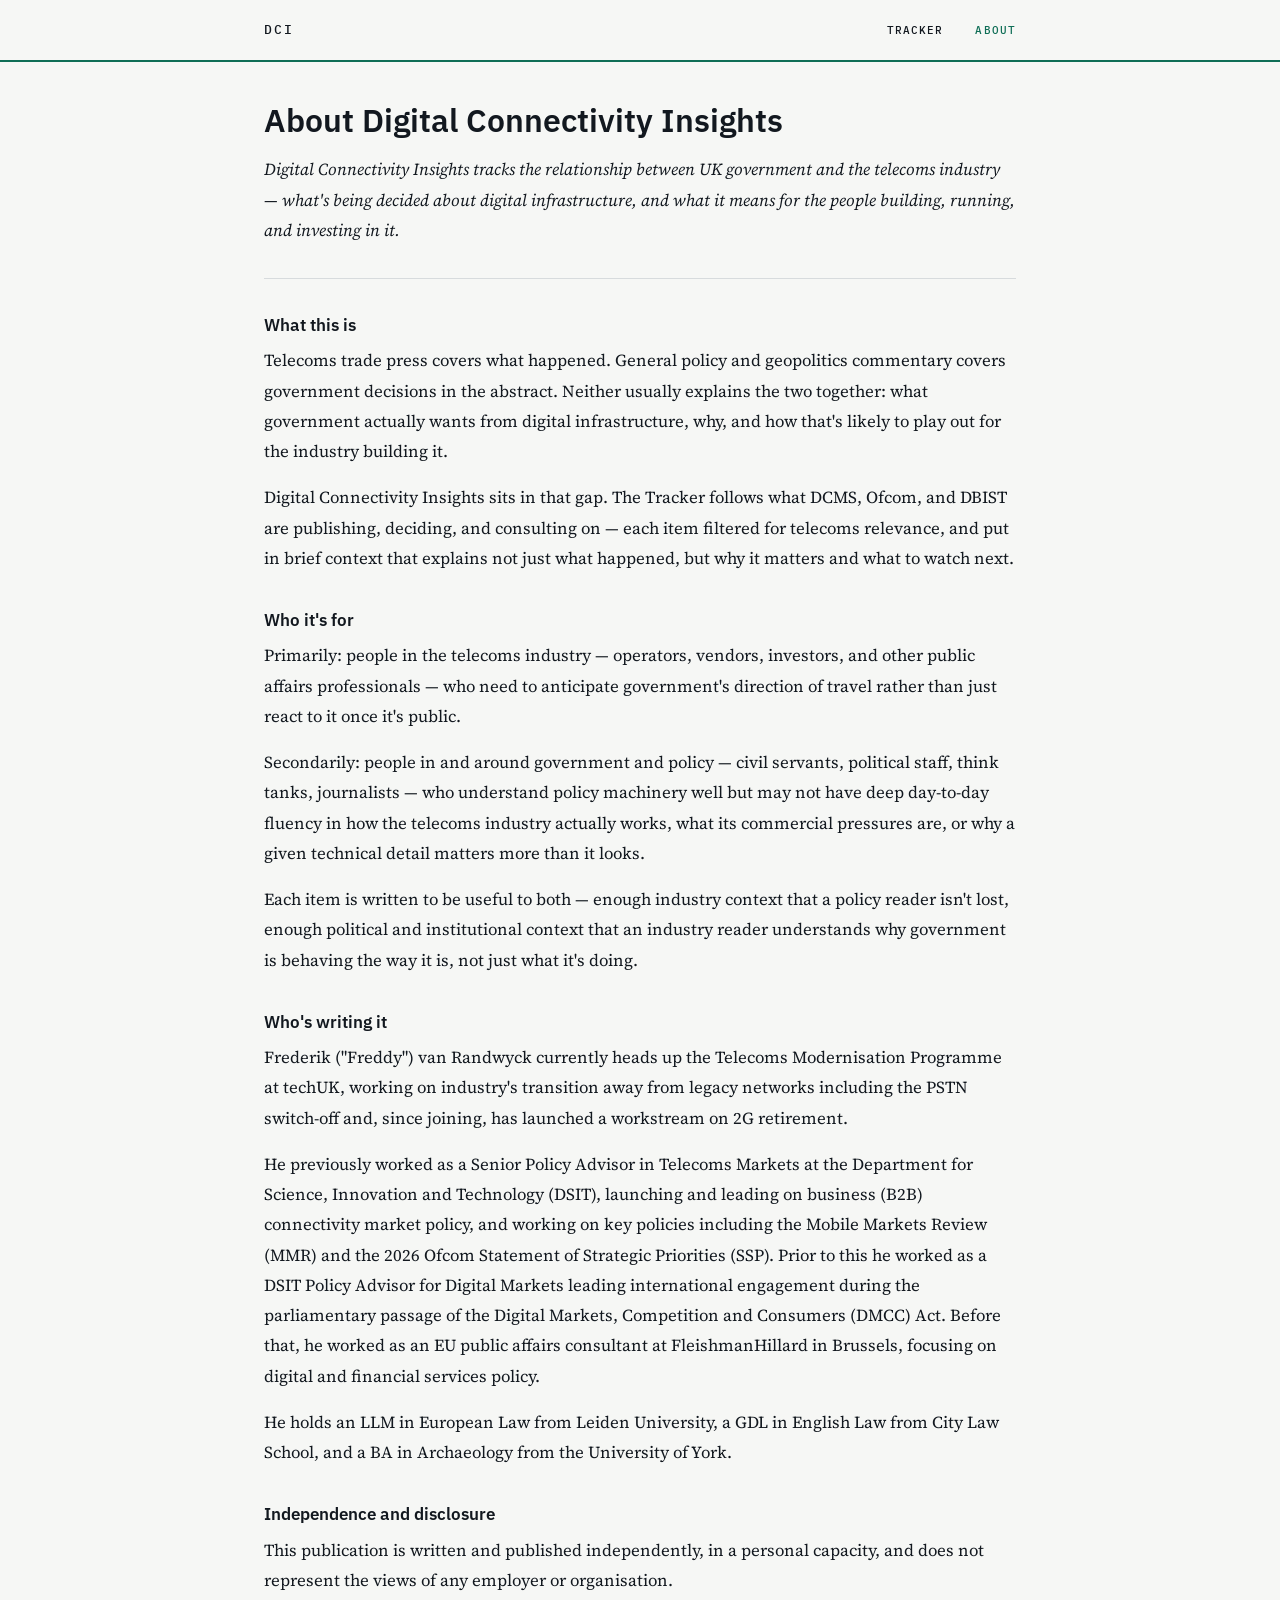
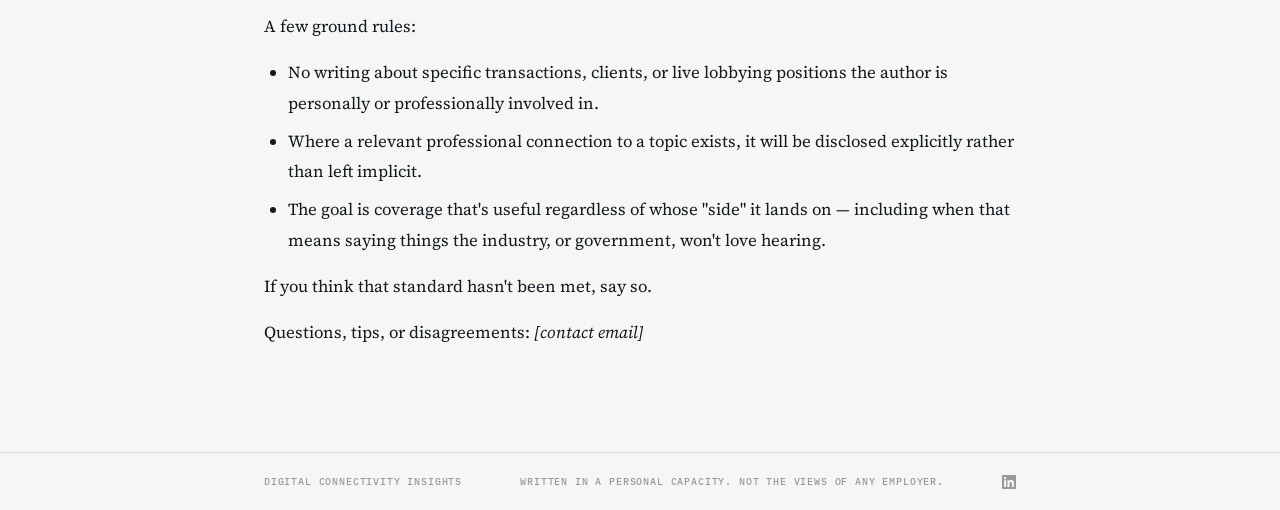
==== about.html @ 65588017 "Add bio to About page; reorder homepage intro paragraph Replaces the generic 'Who's writing it' plac" ====
<!DOCTYPE html>
<html lang="en">
<head>
  <meta charset="UTF-8">
  <meta name="viewport" content="width=device-width, initial-scale=1.0">
  <title>About — Digital Connectivity Insights</title>
  <link rel="preconnect" href="https://fonts.googleapis.com">
  <link rel="preconnect" href="https://fonts.gstatic.com" crossorigin>
  <link href="https://fonts.googleapis.com/css2?family=IBM+Plex+Mono:wght@500&family=IBM+Plex+Sans:wght@400;600&family=Source+Serif+4:ital,wght@0,400;1,400&display=swap" rel="stylesheet">
  <link rel="stylesheet" href="css/style.css">
</head>
<body>

  <nav>
    <div class="nav-inner">
      <a href="index.html" class="site-name">DCI</a>
      <a href="tracker.html">Tracker</a>
      <a href="about.html" class="active">About</a>
    </div>
  </nav>

  <main class="about-content">
    <h1>About Digital Connectivity Insights</h1>

    <p><em>Digital Connectivity Insights tracks the relationship between UK government and the telecoms industry — what's being decided about digital infrastructure, and what it means for the people building, running, and investing in it.</em></p>

    <hr>

    <h2>What this is</h2>

    <p>Telecoms trade press covers what happened. General policy and geopolitics commentary covers government decisions in the abstract. Neither usually explains the two together: what government actually wants from digital infrastructure, why, and how that's likely to play out for the industry building it.</p>

    <p>Digital Connectivity Insights sits in that gap. The Tracker follows what DCMS, Ofcom, and DBIST are publishing, deciding, and consulting on — each item filtered for telecoms relevance, and put in brief context that explains not just what happened, but why it matters and what to watch next.</p>

    <h2>Who it's for</h2>

    <p>Primarily: people in the telecoms industry — operators, vendors, investors, and other public affairs professionals — who need to anticipate government's direction of travel rather than just react to it once it's public.</p>

    <p>Secondarily: people in and around government and policy — civil servants, political staff, think tanks, journalists — who understand policy machinery well but may not have deep day-to-day fluency in how the telecoms industry actually works, what its commercial pressures are, or why a given technical detail matters more than it looks.</p>

    <p>Each item is written to be useful to both — enough industry context that a policy reader isn't lost, enough political and institutional context that an industry reader understands why government is behaving the way it is, not just what it's doing.</p>

    <h2>Who's writing it</h2>

    <p>Frederik ("Freddy") van Randwyck currently heads up the Telecoms Modernisation Programme at techUK, working on industry's transition away from legacy networks including the PSTN switch-off and, since joining, has launched a workstream on 2G retirement.</p>

    <p>He previously worked as a Senior Policy Advisor in Telecoms Markets at the Department for Science, Innovation and Technology (DSIT), launching and leading on business (B2B) connectivity market policy, and working on key policies including the Mobile Markets Review (MMR) and the 2026 Ofcom Statement of Strategic Priorities (SSP). Prior to this he worked as a DSIT Policy Advisor for Digital Markets leading international engagement during the parliamentary passage of the Digital Markets, Competition and Consumers (DMCC) Act. Before that, he worked as an EU public affairs consultant at FleishmanHillard in Brussels, focusing on digital and financial services policy.</p>

    <p>He holds an LLM in European Law from Leiden University, a GDL in English Law from City Law School, and a BA in Archaeology from the University of York.</p>

    <h2>Independence and disclosure</h2>

    <p>This publication is written and published independently, in a personal capacity, and does not represent the views of any employer or organisation.</p>

    <p>A few ground rules:</p>

    <ul>
      <li>No writing about specific transactions, clients, or live lobbying positions the author is personally or professionally involved in.</li>
      <li>Where a relevant professional connection to a topic exists, it will be disclosed explicitly rather than left implicit.</li>
      <li>The goal is coverage that's useful regardless of whose "side" it lands on — including when that means saying things the industry, or government, won't love hearing.</li>
    </ul>

    <p>If you think that standard hasn't been met, say so.</p>

    <!-- ADD EMAIL HERE -->
    <p>Questions, tips, or disagreements: <em>[contact email]</em></p>
  </main>

  <footer>
    <div class="footer-inner">
      <span>Digital Connectivity Insights</span>
      <span>Written in a personal capacity. Not the views of any employer.</span>
      <a href="https://www.linkedin.com/in/frederik-van-randwyck-b518a2125/" class="footer-linkedin" target="_blank" rel="noopener" aria-label="LinkedIn profile">
        <svg xmlns="http://www.w3.org/2000/svg" viewBox="0 0 24 24" width="14" height="14" fill="currentColor" aria-hidden="true"><path d="M20.447 20.452h-3.554v-5.569c0-1.328-.027-3.037-1.852-3.037-1.853 0-2.136 1.445-2.136 2.939v5.667H9.351V9h3.414v1.561h.046c.477-.9 1.637-1.85 3.37-1.85 3.601 0 4.267 2.37 4.267 5.455v6.286zM5.337 7.433c-1.144 0-2.063-.926-2.063-2.065 0-1.138.92-2.063 2.063-2.063 1.14 0 2.064.925 2.064 2.063 0 1.139-.925 2.065-2.064 2.065zm1.782 13.019H3.555V9h3.564v11.452zM22.225 0H1.771C.792 0 0 .774 0 1.729v20.542C0 23.227.792 24 1.771 24h20.451C23.2 24 24 23.227 24 22.271V1.729C24 .774 23.2 0 22.222 0h.003z"/></svg>
      </a>
    </div>
  </footer>

</body>
</html>
---- css/style.css ----
/* ── Fonts ────────────────────────────────────────────────────────────────────
   IBM Plex Sans  400/600  — headings, UI chrome
   Source Serif 4 400/ital — body prose (About page, homepage tagline)
   IBM Plex Mono  500      — all tags, dates, labels, nav, tracker chrome
   ─────────────────────────────────────────────────────────────────────────── */

/* ── Custom properties ────────────────────────────────────────────────────── */

:root {
  --paper:    #F6F7F5;
  --ink:      #12181F;
  --teal:     #0F6E56;
  --hairline: #D7DBDD;

  --sans:  'IBM Plex Sans',  system-ui, sans-serif;
  --serif: 'Source Serif 4', Georgia, serif;
  --mono:  'IBM Plex Mono',  'Courier New', monospace;
}

/* ── Reset ────────────────────────────────────────────────────────────────── */

*, *::before, *::after {
  box-sizing: border-box;
  margin: 0;
  padding: 0;
}

/* ── Base ─────────────────────────────────────────────────────────────────── */

body {
  font-family: var(--sans);
  font-size: 16px;
  line-height: 1.6;
  color: var(--ink);
  background: var(--paper);
}

a {
  color: var(--teal);
  text-decoration: none;
}

a:hover {
  text-decoration: underline;
}

/* ── Navigation ───────────────────────────────────────────────────────────── */

nav {
  padding: 1.25rem 0 0;
}

nav .nav-inner {
  max-width: 800px;
  margin: 0 auto;
  padding: 0 1.5rem 1.25rem;
  display: flex;
  align-items: baseline;
  gap: 2rem;
}

nav .site-name {
  font-family: var(--mono);
  font-weight: 500;
  font-size: 0.8rem;
  letter-spacing: 0.14em;
  text-transform: uppercase;
  text-decoration: none;
  color: var(--ink);
  margin-right: auto;
}

nav a {
  font-family: var(--mono);
  font-weight: 500;
  font-size: 0.7rem;
  letter-spacing: 0.1em;
  text-transform: uppercase;
  text-decoration: none;
  color: var(--ink);
}

nav a:hover {
  color: var(--teal);
  text-decoration: none;
}

nav a.active {
  color: var(--teal);
}

/* ── Nav rule ─────────────────────────────────────────────────────────────── */

nav::after {
  content: '';
  display: block;
  height: 2px;
  background: var(--teal);
}

/* ── Page layout ──────────────────────────────────────────────────────────── */

main {
  max-width: 800px;
  margin: 0 auto;
  padding: 2.5rem 1.5rem;
}

footer {
  border-top: 1px solid var(--hairline);
  padding: 1.25rem 0;
  margin-top: 3rem;
}

footer .footer-inner {
  max-width: 800px;
  margin: 0 auto;
  padding: 0 1.5rem;
  font-family: var(--mono);
  font-weight: 500;
  font-size: 0.65rem;
  letter-spacing: 0.08em;
  text-transform: uppercase;
  color: #999;
  display: flex;
  align-items: center;
  justify-content: space-between;
  flex-wrap: wrap;
  gap: 0.5rem;
}

.footer-linkedin {
  display: flex;
  align-items: center;
  color: #999;
}

.footer-linkedin:hover {
  color: var(--teal);
  text-decoration: none;
}

/* ── Typography ───────────────────────────────────────────────────────────── */

h1 {
  font-family: var(--sans);
  font-weight: 600;
  font-size: 2rem;
  line-height: 1.15;
  margin-bottom: 1rem;
}

h2 {
  font-family: var(--sans);
  font-weight: 600;
  font-size: 1.05rem;
  line-height: 1.3;
  margin-top: 2.25rem;
  margin-bottom: 0.6rem;
}

h3 {
  font-family: var(--sans);
  font-weight: 600;
  font-size: 0.975rem;
  line-height: 1.4;
  margin-bottom: 0.2rem;
}

p {
  margin-bottom: 1rem;
}

ul, ol {
  margin-bottom: 1rem;
  padding-left: 1.5rem;
}

li {
  margin-bottom: 0.3rem;
}

hr {
  border: none;
  border-top: 1px solid var(--hairline);
  margin: 2rem 0;
}

/* ── Homepage hero ────────────────────────────────────────────────────────── */

.hero {
  border-bottom: 1px solid var(--hairline);
  padding-bottom: 2rem;
}

.hero h1 {
  font-size: 2.75rem;
  line-height: 1.08;
}

.hero .tagline {
  font-family: var(--serif);
  font-size: 1.1rem;
  line-height: 1.75;
  color: #555;
  margin-top: 0.85rem;
  margin-bottom: 0;
}

/* ── Homepage sections ────────────────────────────────────────────────────── */

.home-section {
  margin-bottom: 0.5rem;
}

.home-item {
  padding-top: 0.75rem;
  padding-bottom: 0.75rem;
}

.home-tracker-cta {
  font-family: var(--serif);
  font-size: 1rem;
  line-height: 1.75;
  color: #555;
  margin-top: 2rem;
}

/* ── Tracker page ─────────────────────────────────────────────────────────── */

.tracker-meta {
  font-family: var(--mono);
  font-weight: 500;
  font-size: 0.7rem;
  letter-spacing: 0.06em;
  text-transform: uppercase;
  color: #888;
  margin-bottom: 1.5rem;
}

.source-filters {
  display: flex;
  gap: 0.5rem;
  flex-wrap: wrap;
  margin-bottom: 1.75rem;
}

.source-filters button {
  font-family: var(--mono);
  font-weight: 500;
  font-size: 0.68rem;
  letter-spacing: 0.08em;
  text-transform: uppercase;
  padding: 0.35rem 0.85rem;
  border: 1px solid var(--hairline);
  background: var(--paper);
  color: var(--ink);
  cursor: pointer;
}

.source-filters button:hover,
.source-filters button.active {
  background: var(--teal);
  color: var(--paper);
  border-color: var(--teal);
}

.tracker-notice {
  border-left: 3px solid var(--teal);
  padding: 0.75rem 1rem;
  font-family: var(--mono);
  font-weight: 500;
  font-size: 0.68rem;
  letter-spacing: 0.04em;
  color: #777;
  margin-bottom: 1.75rem;
  line-height: 1.6;
}

#feed-container {
  display: flex;
  flex-direction: column;
  gap: 0;
}

.feed-item {
  border-top: 1px solid var(--hairline);
  padding: 1rem 0;
}

.feed-item:last-child {
  border-bottom: 1px solid var(--hairline);
}

.feed-item-meta {
  font-family: var(--mono);
  font-weight: 500;
  font-size: 0.68rem;
  color: #999;
  text-transform: uppercase;
  letter-spacing: 0.07em;
  margin-bottom: 0.35rem;
  display: flex;
  flex-wrap: wrap;
  gap: 0.65rem;
  align-items: baseline;
}

.feed-item-meta .source-tag {
  color: var(--ink);
}

.feed-item-meta .type-tag {
  color: #999;
}

.feed-item h3 {
  margin-bottom: 0.3rem;
}

.feed-item h3 a {
  color: var(--ink);
  text-decoration: none;
}

.feed-item h3 a:hover {
  color: var(--teal);
}

.feed-item p {
  font-size: 0.9rem;
  color: #555;
  line-height: 1.6;
  margin-bottom: 0;
}

.no-results {
  font-family: var(--mono);
  font-weight: 500;
  font-size: 0.7rem;
  letter-spacing: 0.04em;
  color: #aaa;
}

/* ── Deadline bar ─────────────────────────────────────────────────────────────
   Status colours (green/amber/red) are functional and unchanged.
   The track background uses --hairline to match the rest of the palette.
   ─────────────────────────────────────────────────────────────────────────── */

.deadline-bar {
  display: flex;
  align-items: center;
  gap: 0.75rem;
  margin-top: 0.75rem;
}

.deadline-bar-track {
  flex: 1;
  height: 6px;
  background: var(--hairline);
  border-radius: 3px;
  overflow: hidden;
}

.deadline-bar-fill {
  height: 100%;
  border-radius: 3px;
}

.deadline-bar-fill.bar-green { background: #4caf50; }
.deadline-bar-fill.bar-amber { background: #e08c00; }
.deadline-bar-fill.bar-red   { background: #c62828; }

.deadline-label {
  font-family: var(--mono);
  font-weight: 500;
  font-size: 0.65rem;
  letter-spacing: 0.07em;
  text-transform: uppercase;
  color: #999;
  white-space: nowrap;
}

.deadline-label.deadline-past {
  color: #c62828;
}

@media (max-width: 600px) {
  .deadline-bar {
    flex-direction: column;
    align-items: stretch;
    gap: 0.3rem;
  }
}

/* ── Analysis page ────────────────────────────────────────────────────────── */

.analysis-intro {
  font-family: var(--serif);
  color: #555;
  margin-bottom: 2rem;
}

.analysis-item {
  border-top: 1px solid var(--hairline);
  padding: 1.5rem 0;
}

.analysis-item:last-child {
  border-bottom: 1px solid var(--hairline);
}

.analysis-item-meta {
  font-family: var(--mono);
  font-weight: 500;
  font-size: 0.68rem;
  letter-spacing: 0.07em;
  text-transform: uppercase;
  color: #999;
  margin-bottom: 0.4rem;
}

.analysis-item h2 {
  font-size: 1.25rem;
  margin-top: 0;
  margin-bottom: 0.4rem;
}

.analysis-item h2 a {
  color: var(--ink);
  text-decoration: none;
}

.analysis-item h2 a:hover {
  color: var(--teal);
}

.analysis-item .excerpt {
  font-family: var(--serif);
  color: #555;
  font-size: 0.95rem;
}

.placeholder-message {
  font-family: var(--mono);
  font-weight: 500;
  font-size: 0.7rem;
  letter-spacing: 0.04em;
  color: #aaa;
  border: 1px dashed var(--hairline);
  padding: 2rem;
  text-align: center;
}

/* ── About page ───────────────────────────────────────────────────────────── */

.about-content p,
.about-content li {
  font-family: var(--serif);
  font-size: 1.05rem;
  line-height: 1.8;
}

.about-content li {
  margin-bottom: 0.5rem;
}

.about-content em {
  font-style: italic;
}

/* ── Wide layout (homepage + Tracker) ────────────────────────────────────────
   About page stays at 800px — prose reads better narrow.
   Homepage and Tracker widen to 1050px: these pages are scanned as lists,
   not read as prose, so the standard readability width doesn't apply.
   The extra room lets headlines sit on fewer lines and gives deadline bars
   meaningful space to function as progress indicators.
   ─────────────────────────────────────────────────────────────────────────── */

body.wide nav .nav-inner,
body.wide main,
body.wide footer .footer-inner {
  max-width: 1050px;
}

/* ── Responsive ───────────────────────────────────────────────────────────── */

@media (max-width: 600px) {
  .hero h1 {
    font-size: 2rem;
  }
}
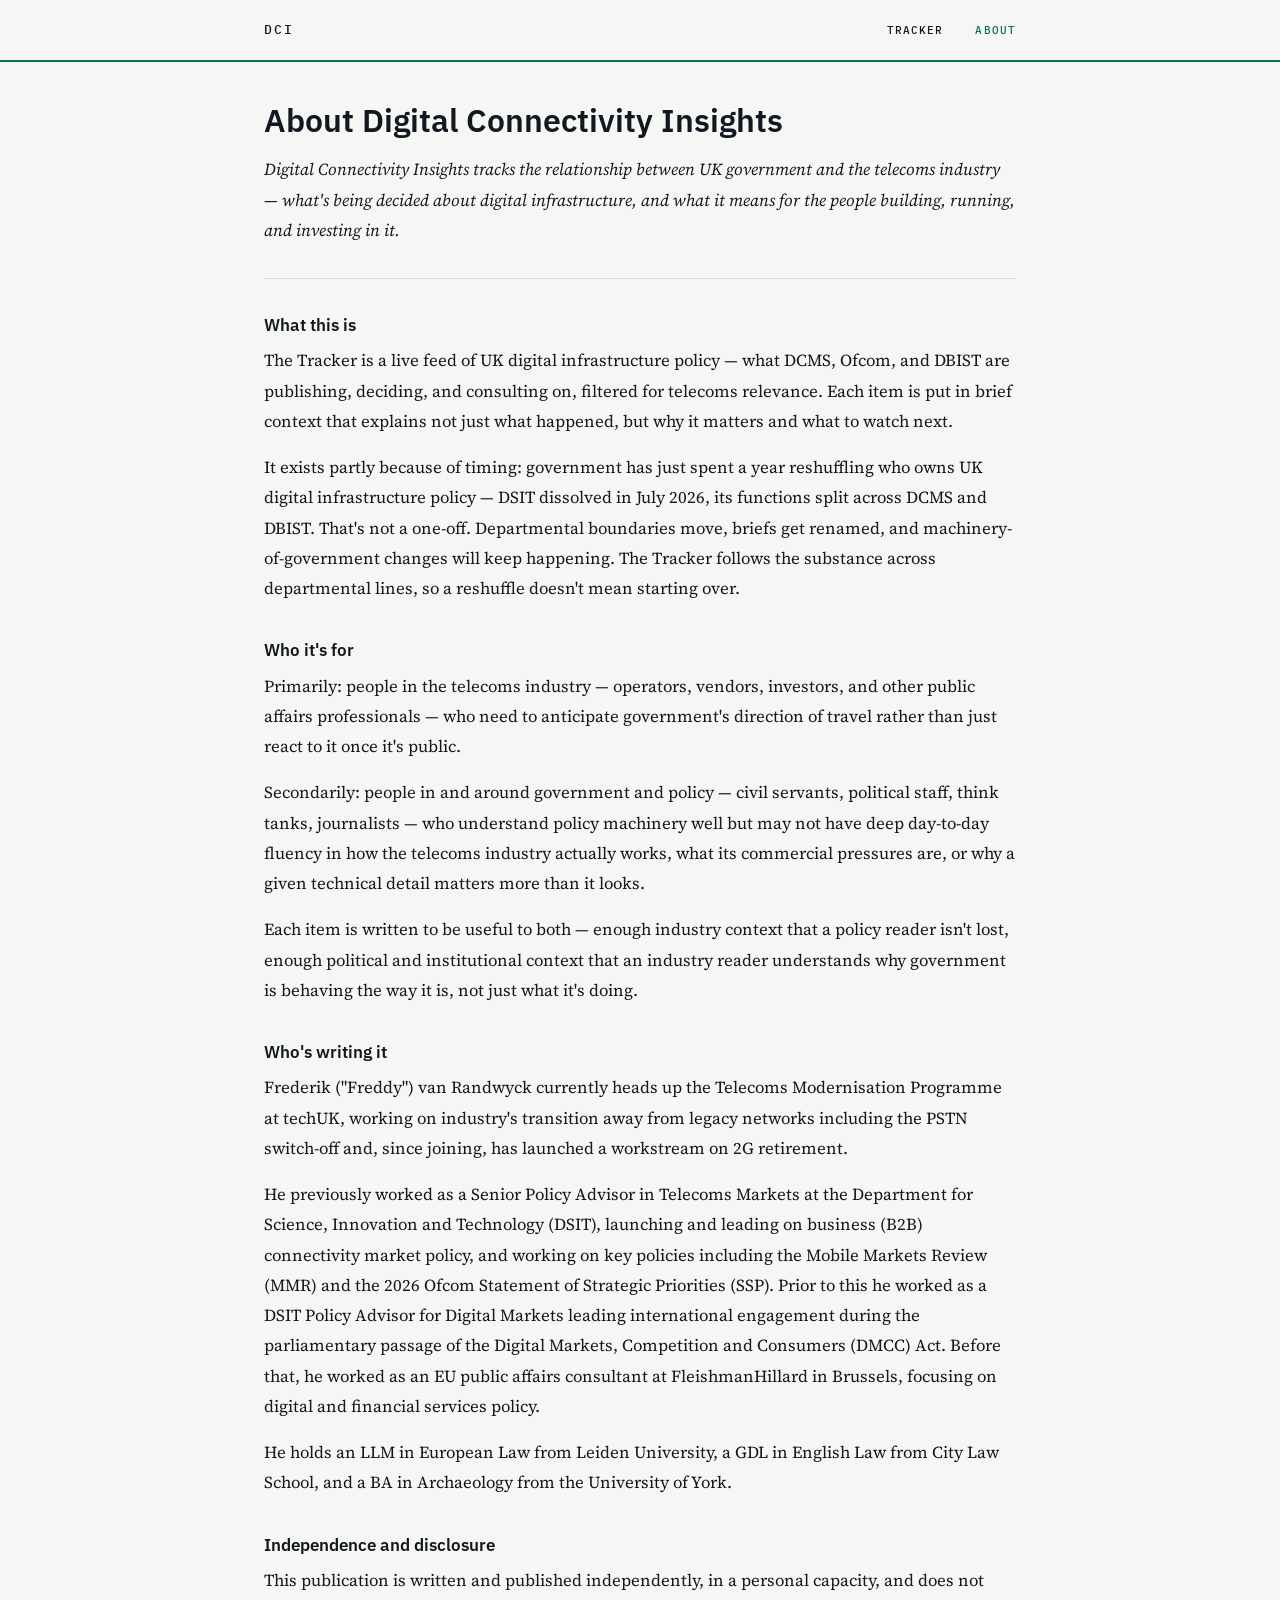
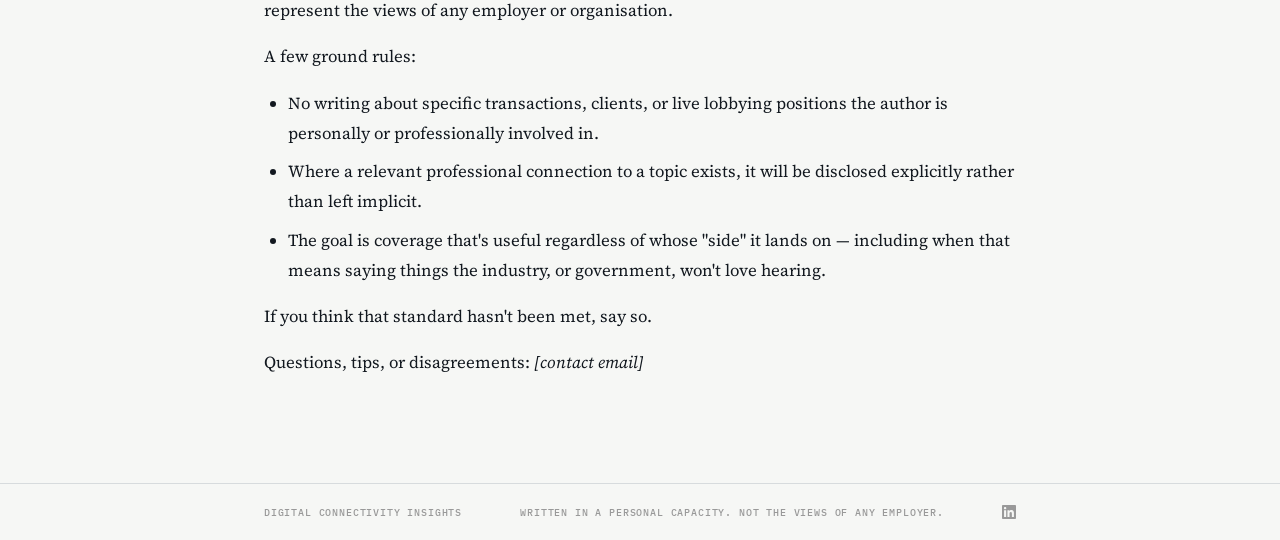
==== commit a7fbfd7c: "Rewrite 'What this is' section on About page Replaces the two existing paragraphs with a cleaner two" ====
--- a/about.html
+++ b/about.html
@@ -28,9 +28,9 @@
 
     <h2>What this is</h2>
 
-    <p>Telecoms trade press covers what happened. General policy and geopolitics commentary covers government decisions in the abstract. Neither usually explains the two together: what government actually wants from digital infrastructure, why, and how that's likely to play out for the industry building it.</p>
+    <p>The Tracker is a live feed of UK digital infrastructure policy — what DCMS, Ofcom, and DBIST are publishing, deciding, and consulting on, filtered for telecoms relevance. Each item is put in brief context that explains not just what happened, but why it matters and what to watch next.</p>
 
-    <p>Digital Connectivity Insights sits in that gap. The Tracker follows what DCMS, Ofcom, and DBIST are publishing, deciding, and consulting on — each item filtered for telecoms relevance, and put in brief context that explains not just what happened, but why it matters and what to watch next.</p>
+    <p>It exists partly because of timing: government has just spent a year reshuffling who owns UK digital infrastructure policy — DSIT dissolved in July 2026, its functions split across DCMS and DBIST. That's not a one-off. Departmental boundaries move, briefs get renamed, and machinery-of-government changes will keep happening. The Tracker follows the substance across departmental lines, so a reshuffle doesn't mean starting over.</p>
 
     <h2>Who it's for</h2>
 
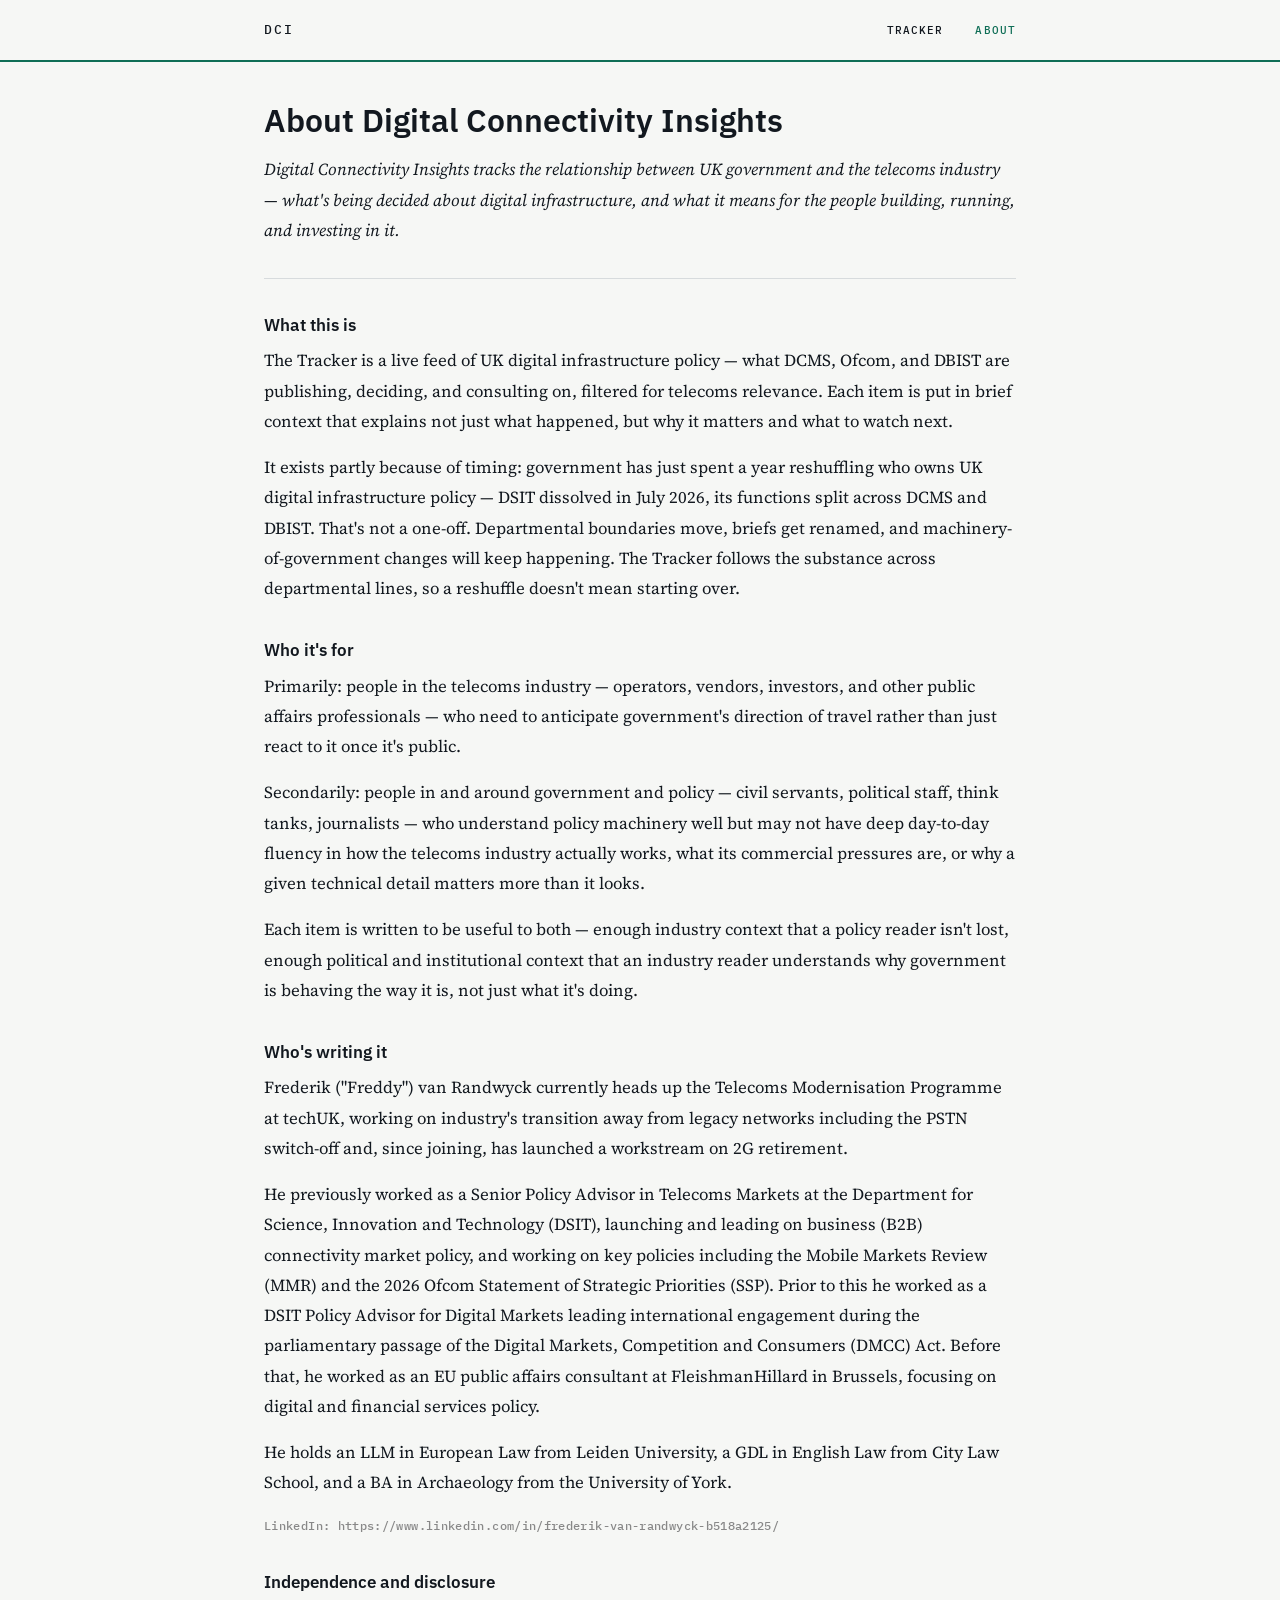
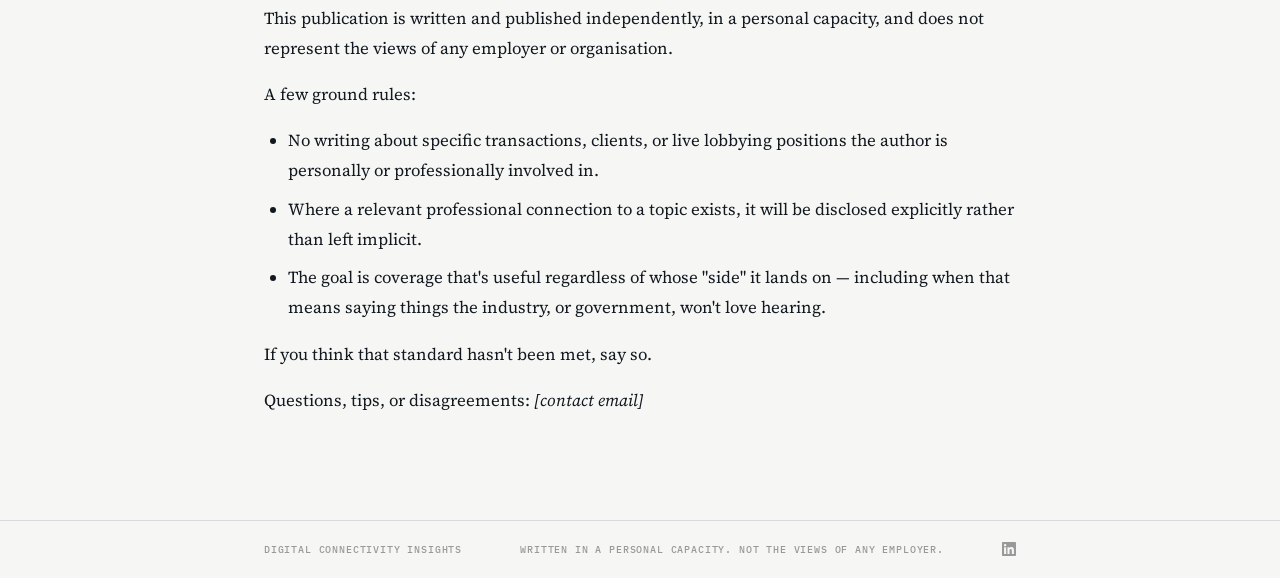
==== commit 92ed1f0f: "Update hero tagline; add LinkedIn link to About page bio Adds 'Built by a former Whitehall Telecoms " ====
--- a/about.html
+++ b/about.html
@@ -48,6 +48,8 @@
 
     <p>He holds an LLM in European Law from Leiden University, a GDL in English Law from City Law School, and a BA in Archaeology from the University of York.</p>
 
+    <p class="bio-contact">LinkedIn: <a href="https://www.linkedin.com/in/frederik-van-randwyck-b518a2125/" target="_blank" rel="noopener">https://www.linkedin.com/in/frederik-van-randwyck-b518a2125/</a></p>
+
     <h2>Independence and disclosure</h2>
 
     <p>This publication is written and published independently, in a personal capacity, and does not represent the views of any employer or organisation.</p>
--- a/css/style.css
+++ b/css/style.css
@@ -469,6 +469,23 @@
   font-style: italic;
 }
 
+.about-content p.bio-contact {
+  font-family: var(--mono);
+  font-size: 0.75rem;
+  font-weight: 500;
+  letter-spacing: 0.03em;
+  color: #888;
+  margin-top: 0.25rem;
+}
+
+.about-content p.bio-contact a {
+  color: #888;
+}
+
+.about-content p.bio-contact a:hover {
+  color: var(--teal);
+}
+
 /* ── Wide layout (homepage + Tracker) ────────────────────────────────────────
    About page stays at 800px — prose reads better narrow.
    Homepage and Tracker widen to 1050px: these pages are scanned as lists,
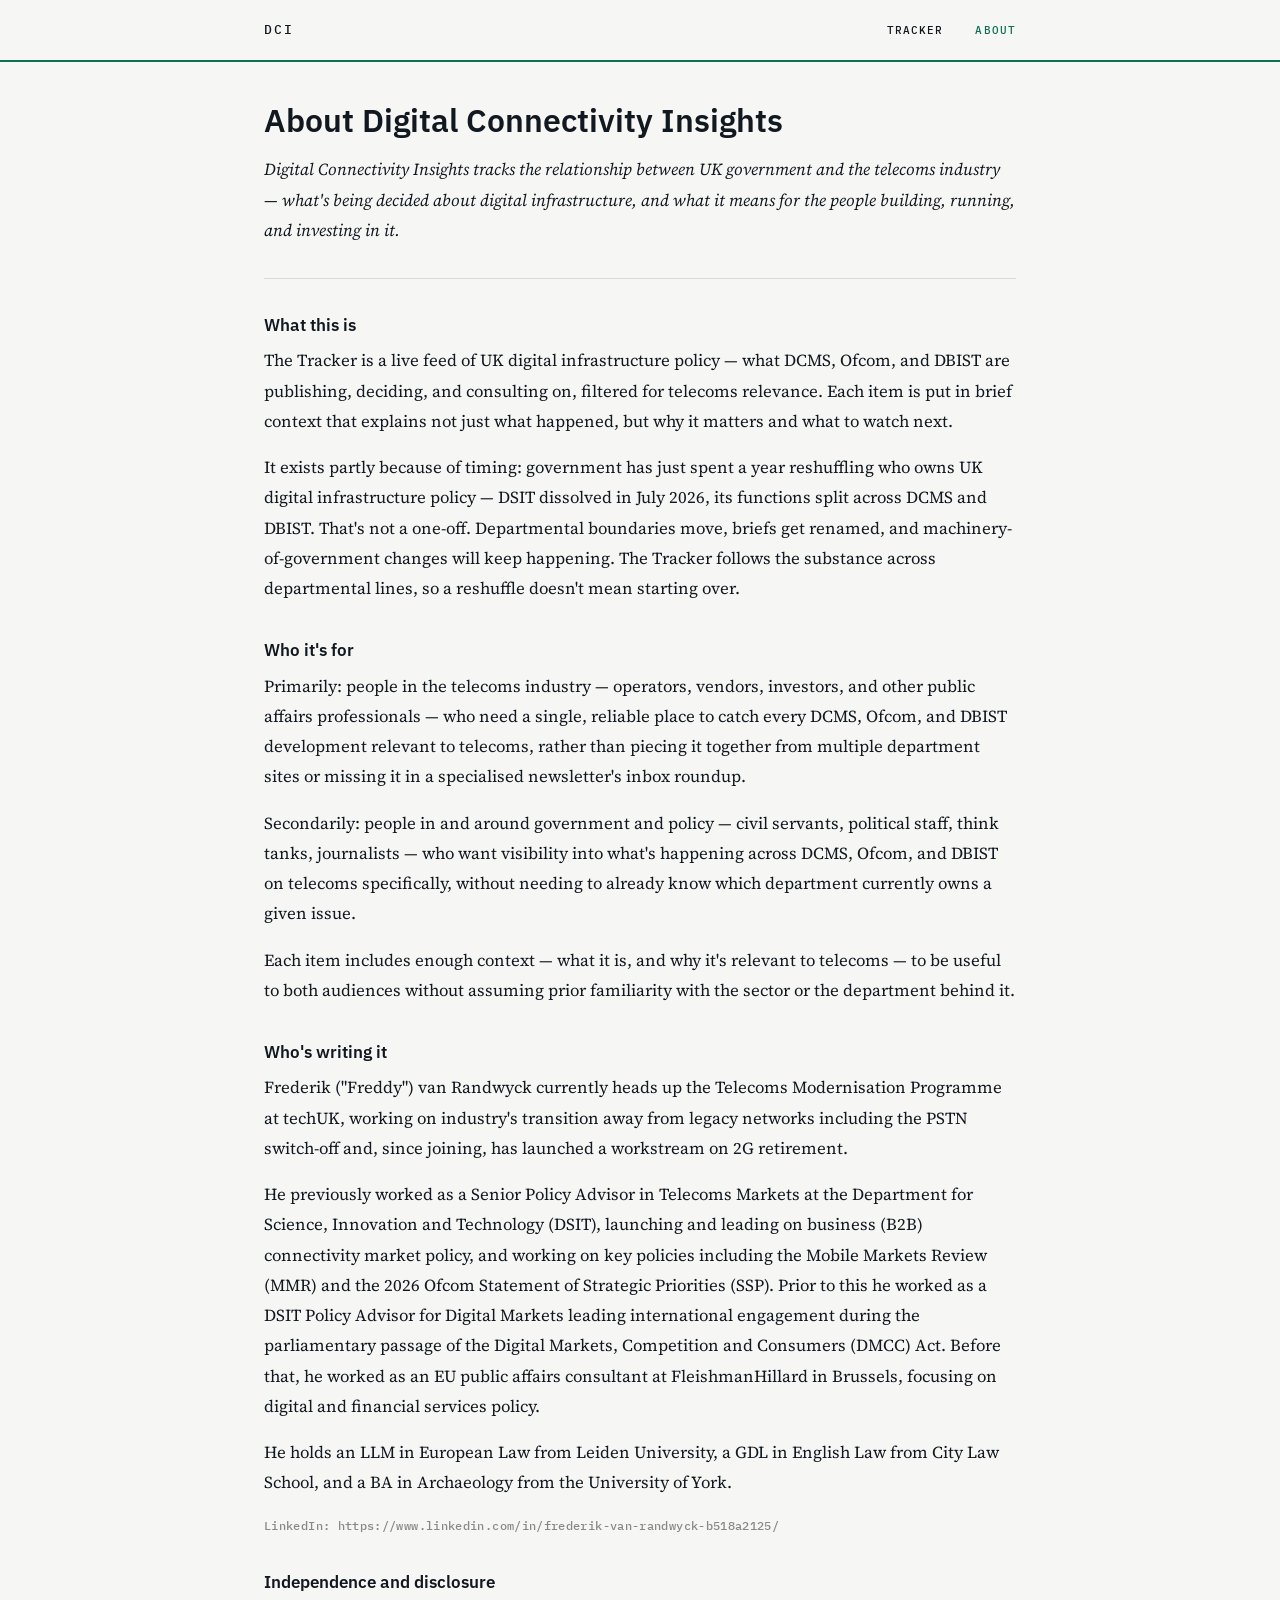
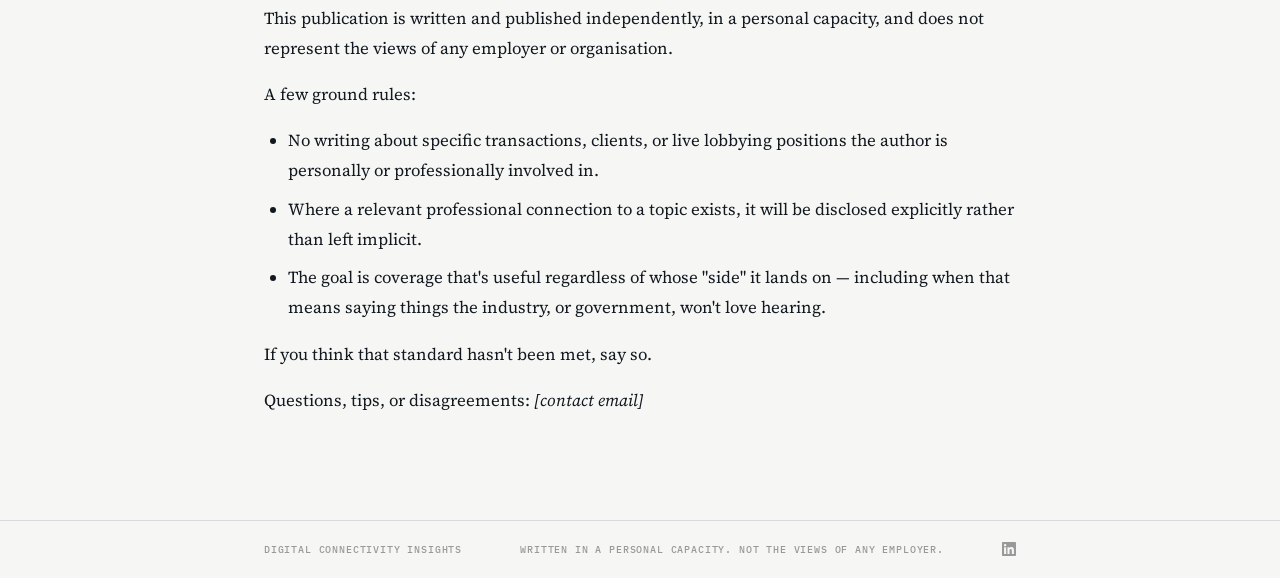
==== commit be414158: "Rewrite 'Who it's for' section on About page Sharpens the audience description: industry readers get" ====
--- a/about.html
+++ b/about.html
@@ -34,11 +34,11 @@
 
     <h2>Who it's for</h2>
 
-    <p>Primarily: people in the telecoms industry — operators, vendors, investors, and other public affairs professionals — who need to anticipate government's direction of travel rather than just react to it once it's public.</p>
+    <p>Primarily: people in the telecoms industry — operators, vendors, investors, and other public affairs professionals — who need a single, reliable place to catch every DCMS, Ofcom, and DBIST development relevant to telecoms, rather than piecing it together from multiple department sites or missing it in a specialised newsletter's inbox roundup.</p>
 
-    <p>Secondarily: people in and around government and policy — civil servants, political staff, think tanks, journalists — who understand policy machinery well but may not have deep day-to-day fluency in how the telecoms industry actually works, what its commercial pressures are, or why a given technical detail matters more than it looks.</p>
+    <p>Secondarily: people in and around government and policy — civil servants, political staff, think tanks, journalists — who want visibility into what's happening across DCMS, Ofcom, and DBIST on telecoms specifically, without needing to already know which department currently owns a given issue.</p>
 
-    <p>Each item is written to be useful to both — enough industry context that a policy reader isn't lost, enough political and institutional context that an industry reader understands why government is behaving the way it is, not just what it's doing.</p>
+    <p>Each item includes enough context — what it is, and why it's relevant to telecoms — to be useful to both audiences without assuming prior familiarity with the sector or the department behind it.</p>
 
     <h2>Who's writing it</h2>
 
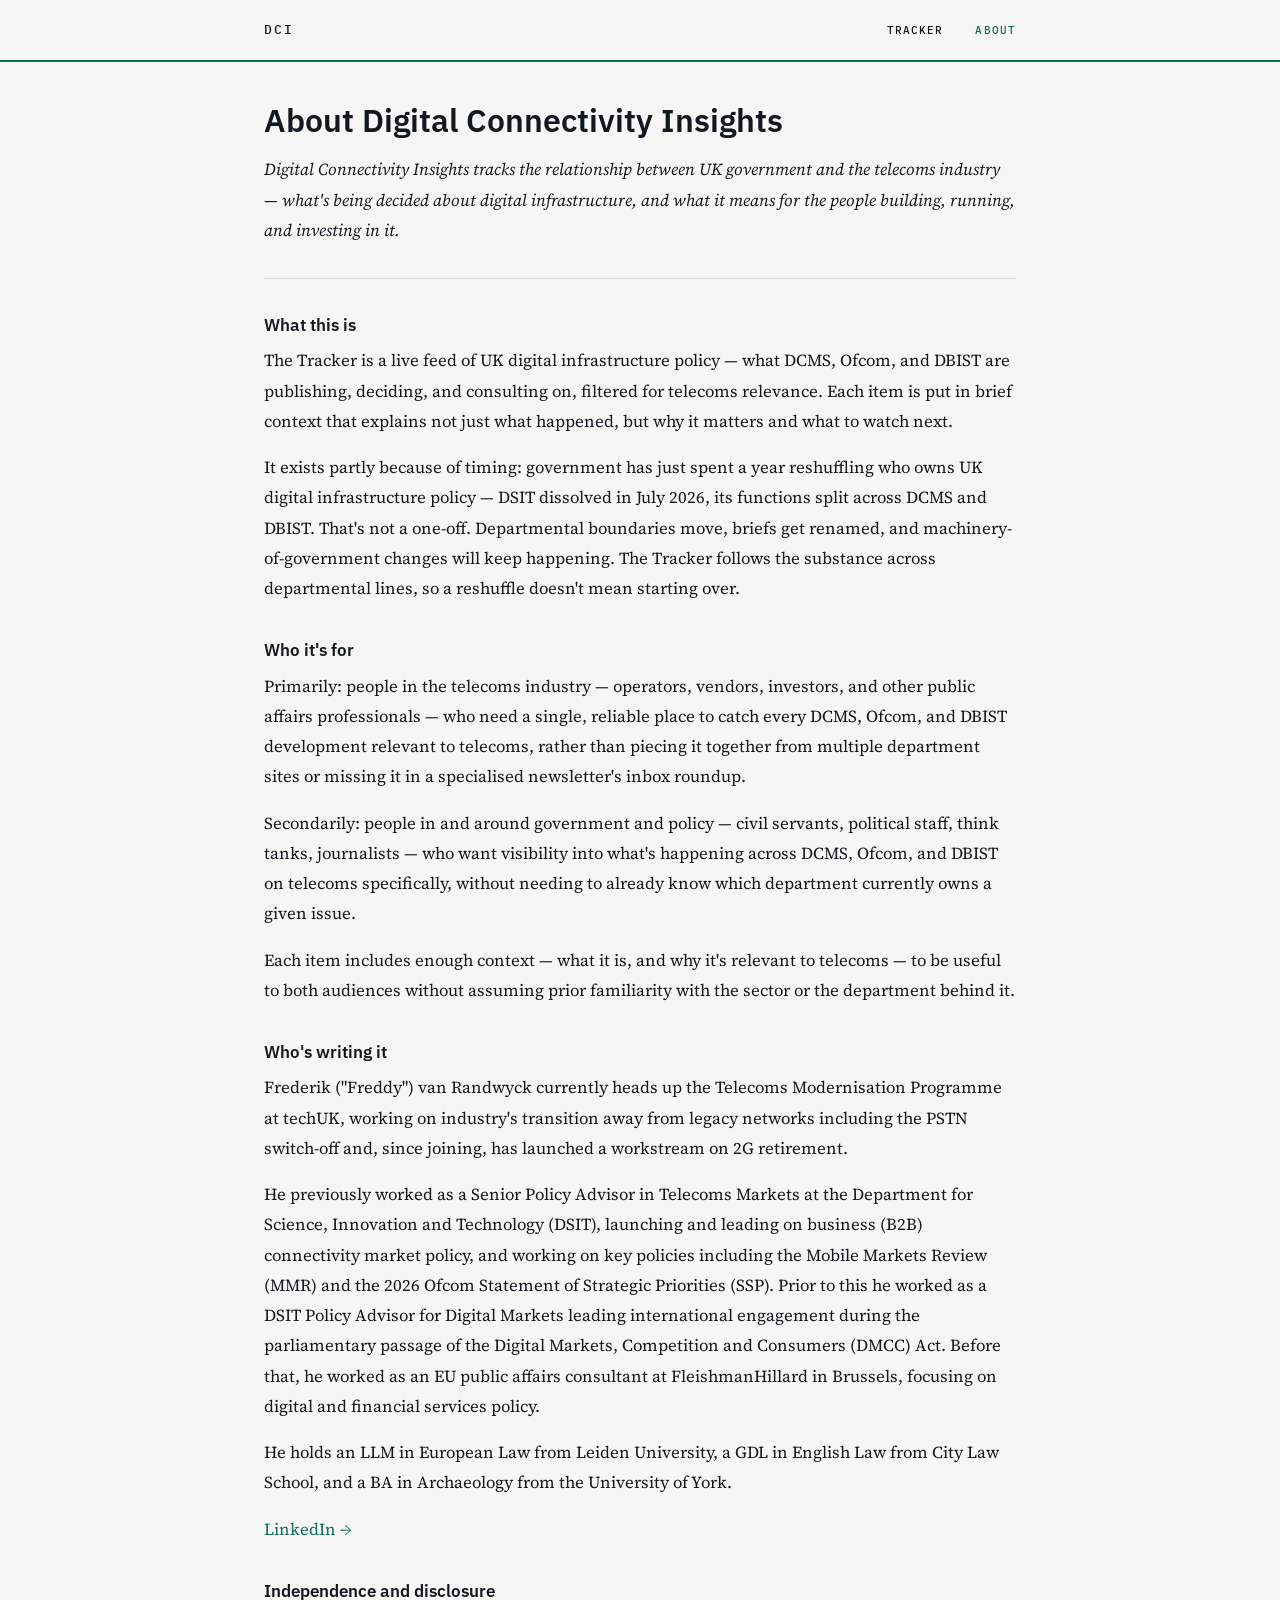
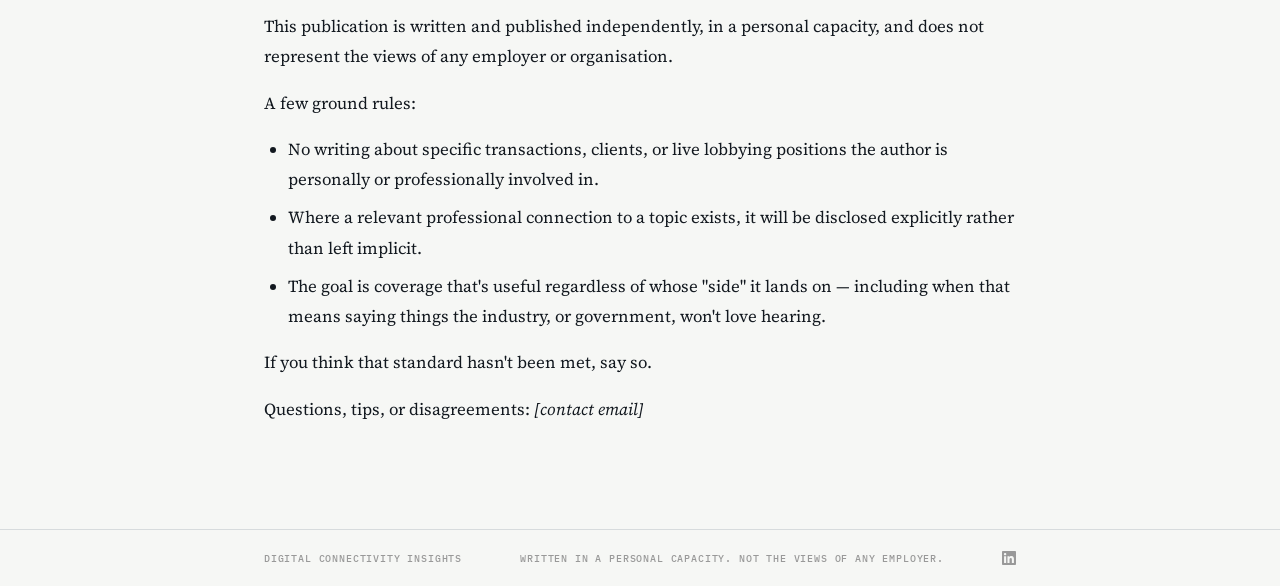
==== commit 93255018: "Make About page LinkedIn link prominent teal CTA Replaces the muted mono URL with a plain teal 'Link" ====
--- a/about.html
+++ b/about.html
@@ -48,7 +48,7 @@
 
     <p>He holds an LLM in European Law from Leiden University, a GDL in English Law from City Law School, and a BA in Archaeology from the University of York.</p>
 
-    <p class="bio-contact">LinkedIn: <a href="https://www.linkedin.com/in/frederik-van-randwyck-b518a2125/" target="_blank" rel="noopener">https://www.linkedin.com/in/frederik-van-randwyck-b518a2125/</a></p>
+    <p><a href="https://www.linkedin.com/in/frederik-van-randwyck-b518a2125/" target="_blank" rel="noopener">LinkedIn →</a></p>
 
     <h2>Independence and disclosure</h2>
 
--- a/css/style.css
+++ b/css/style.css
@@ -469,23 +469,6 @@
   font-style: italic;
 }
 
-.about-content p.bio-contact {
-  font-family: var(--mono);
-  font-size: 0.75rem;
-  font-weight: 500;
-  letter-spacing: 0.03em;
-  color: #888;
-  margin-top: 0.25rem;
-}
-
-.about-content p.bio-contact a {
-  color: #888;
-}
-
-.about-content p.bio-contact a:hover {
-  color: var(--teal);
-}
-
 /* ── Wide layout (homepage + Tracker) ────────────────────────────────────────
    About page stays at 800px — prose reads better narrow.
    Homepage and Tracker widen to 1050px: these pages are scanned as lists,
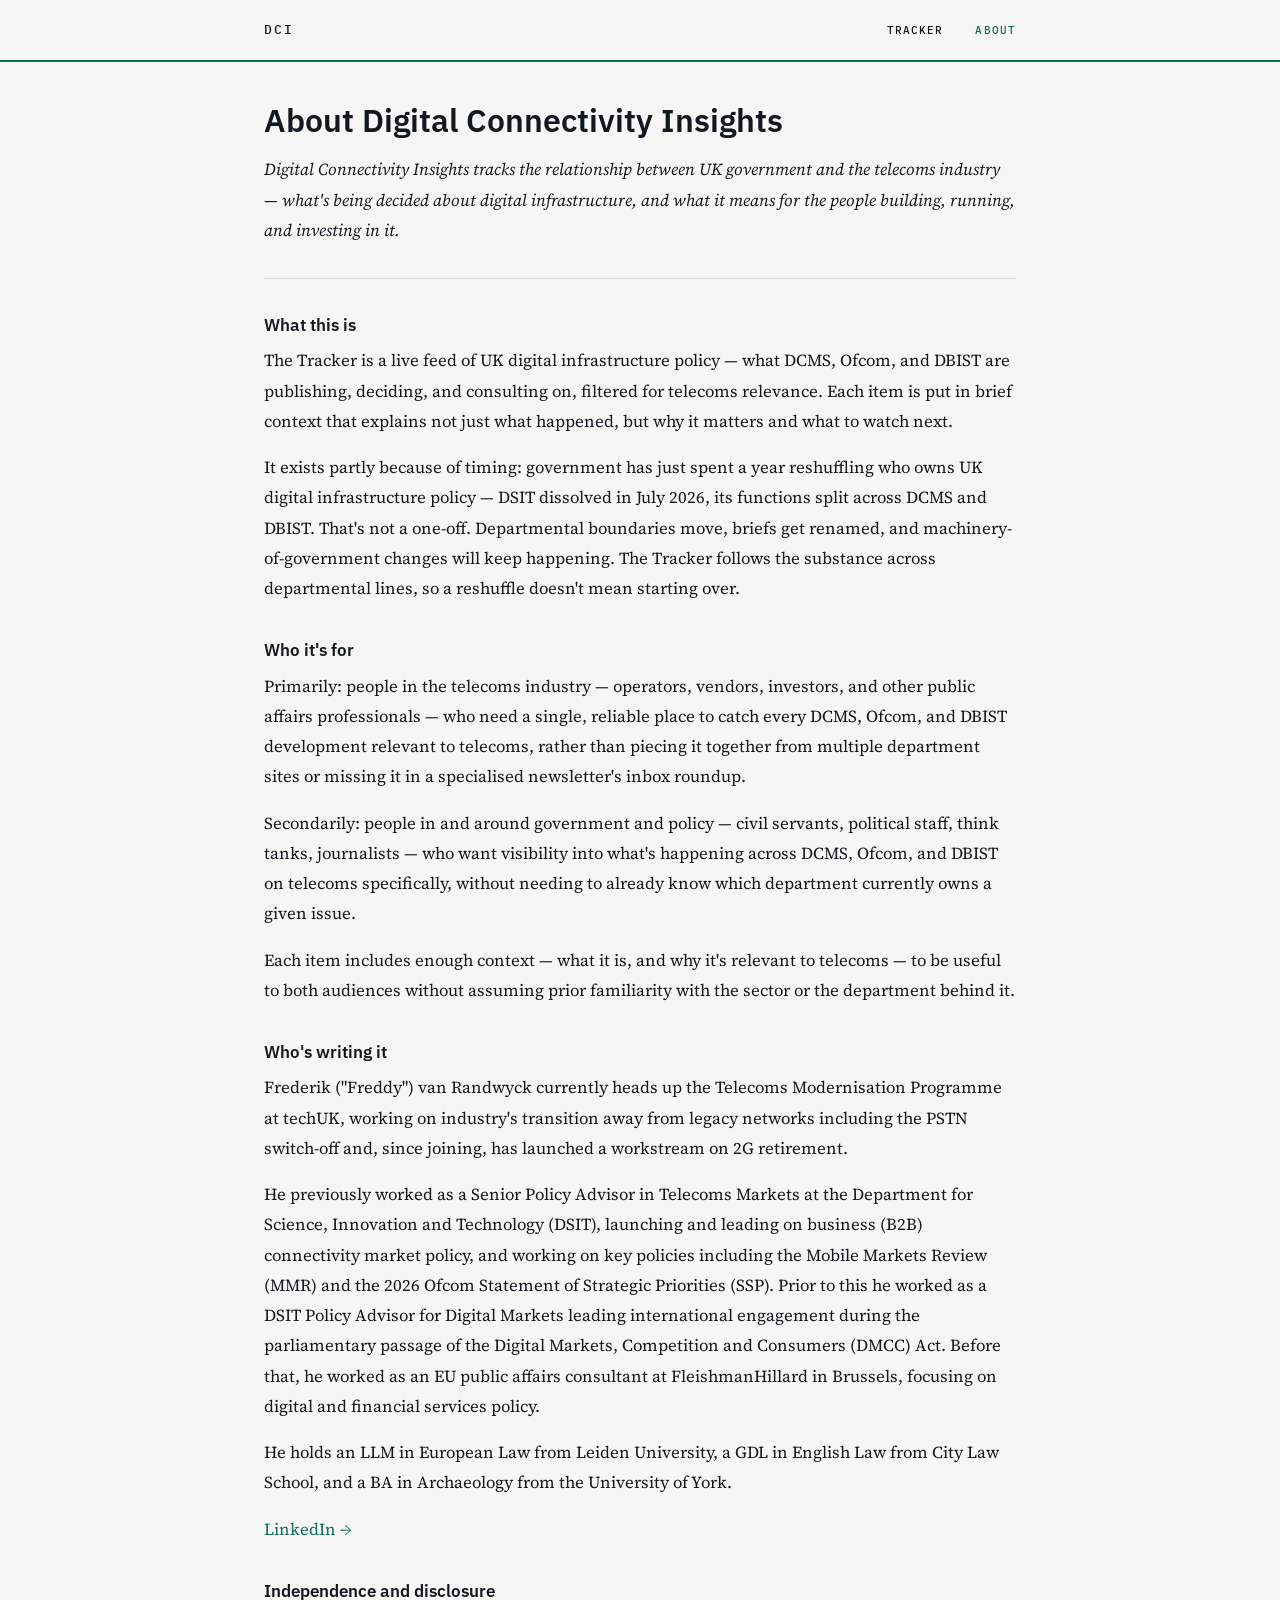
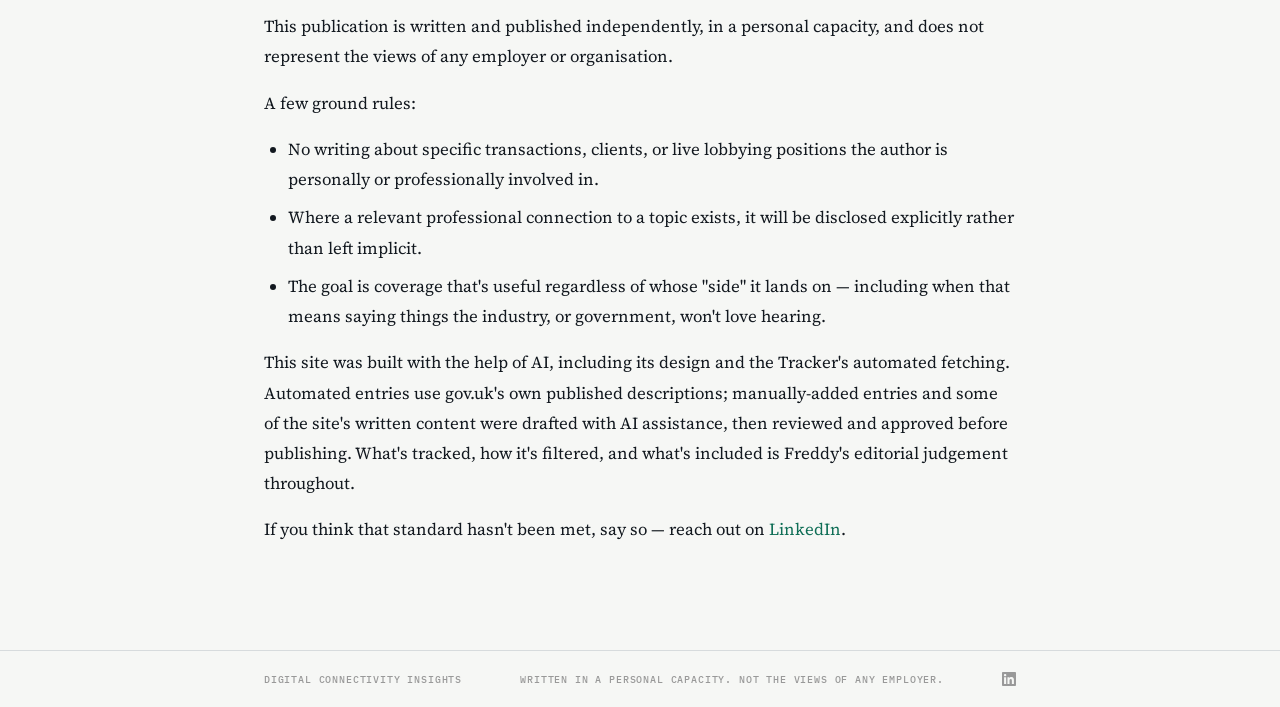
==== commit 5666cc77: "Add AI disclosure to Independence and disclosure section Adds a paragraph acknowledging AI assistanc" ====
--- a/about.html
+++ b/about.html
@@ -62,10 +62,9 @@
       <li>The goal is coverage that's useful regardless of whose "side" it lands on — including when that means saying things the industry, or government, won't love hearing.</li>
     </ul>
 
-    <p>If you think that standard hasn't been met, say so.</p>
+    <p>This site was built with the help of AI, including its design and the Tracker's automated fetching. Automated entries use gov.uk's own published descriptions; manually-added entries and some of the site's written content were drafted with AI assistance, then reviewed and approved before publishing. What's tracked, how it's filtered, and what's included is Freddy's editorial judgement throughout.</p>
 
-    <!-- ADD EMAIL HERE -->
-    <p>Questions, tips, or disagreements: <em>[contact email]</em></p>
+    <p>If you think that standard hasn't been met, say so — reach out on <a href="https://www.linkedin.com/in/frederik-van-randwyck-b518a2125/" target="_blank" rel="noopener">LinkedIn</a>.</p>
   </main>
 
   <footer>
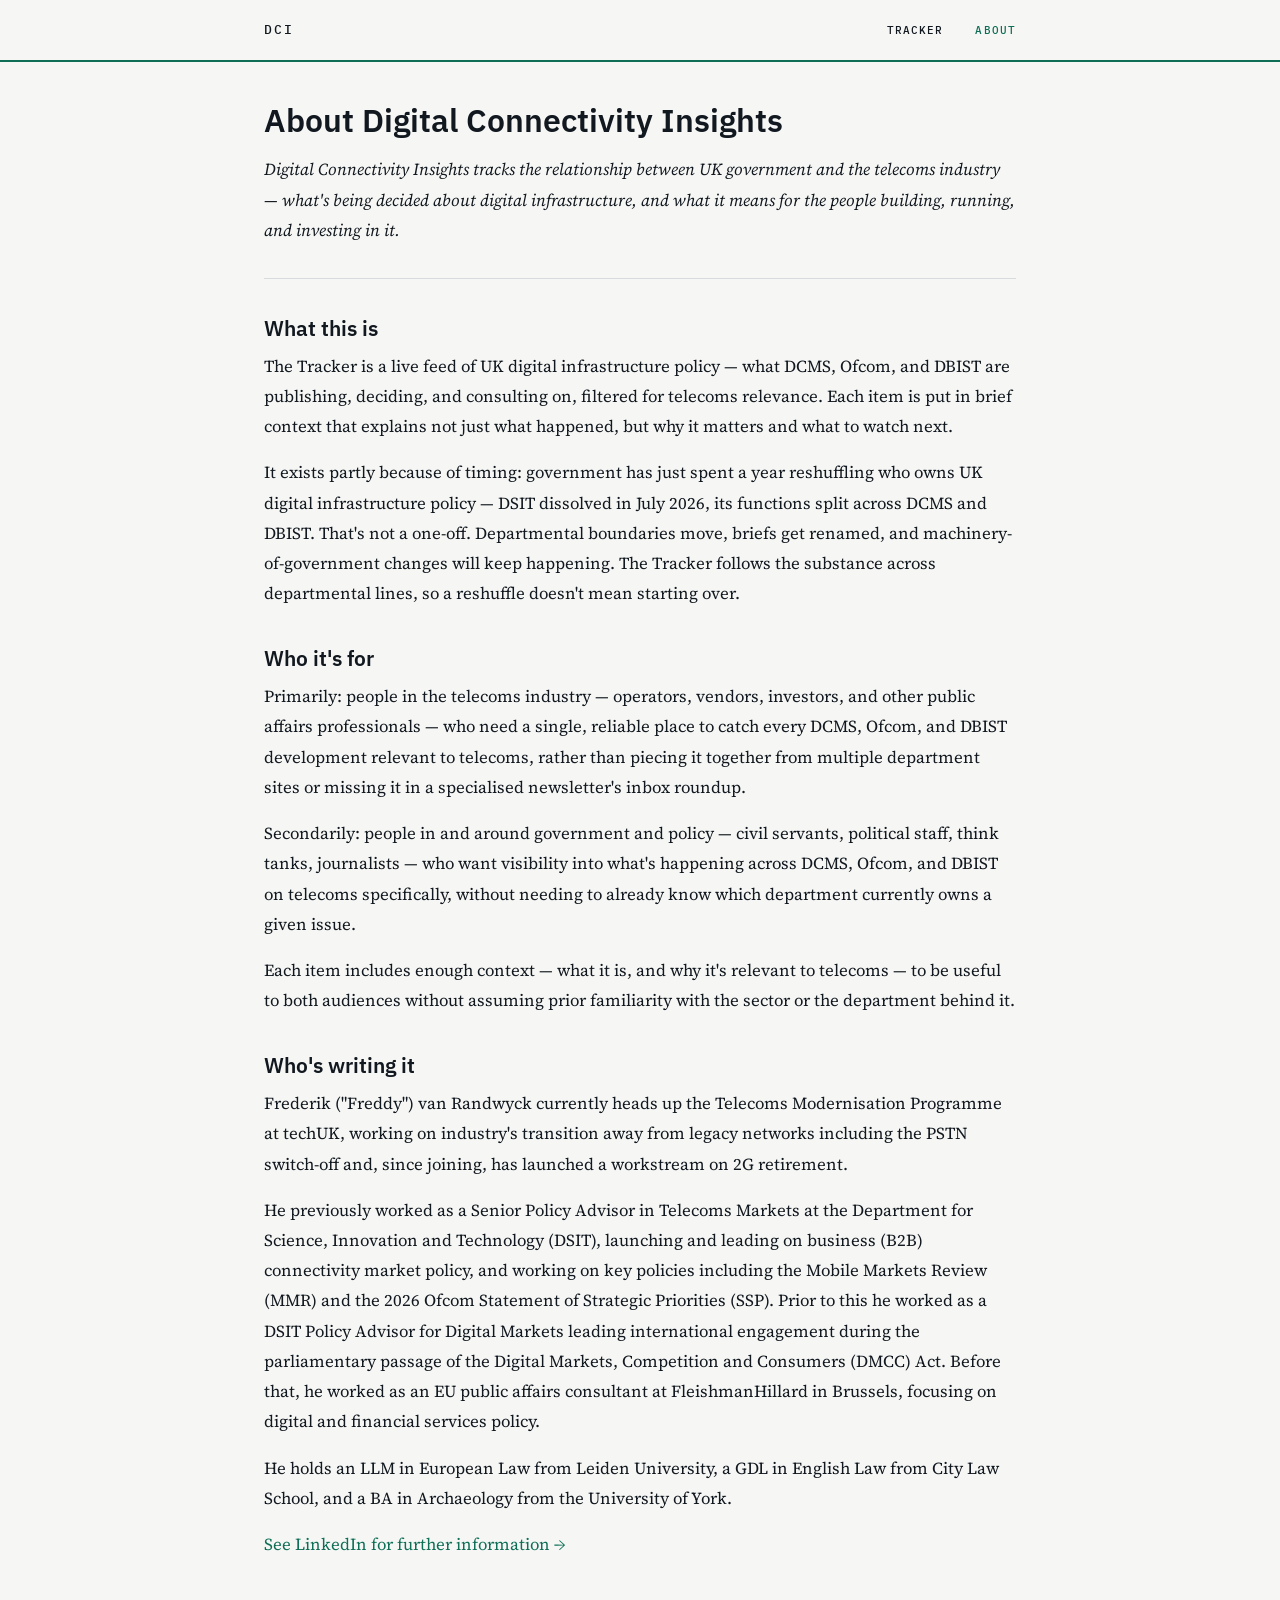
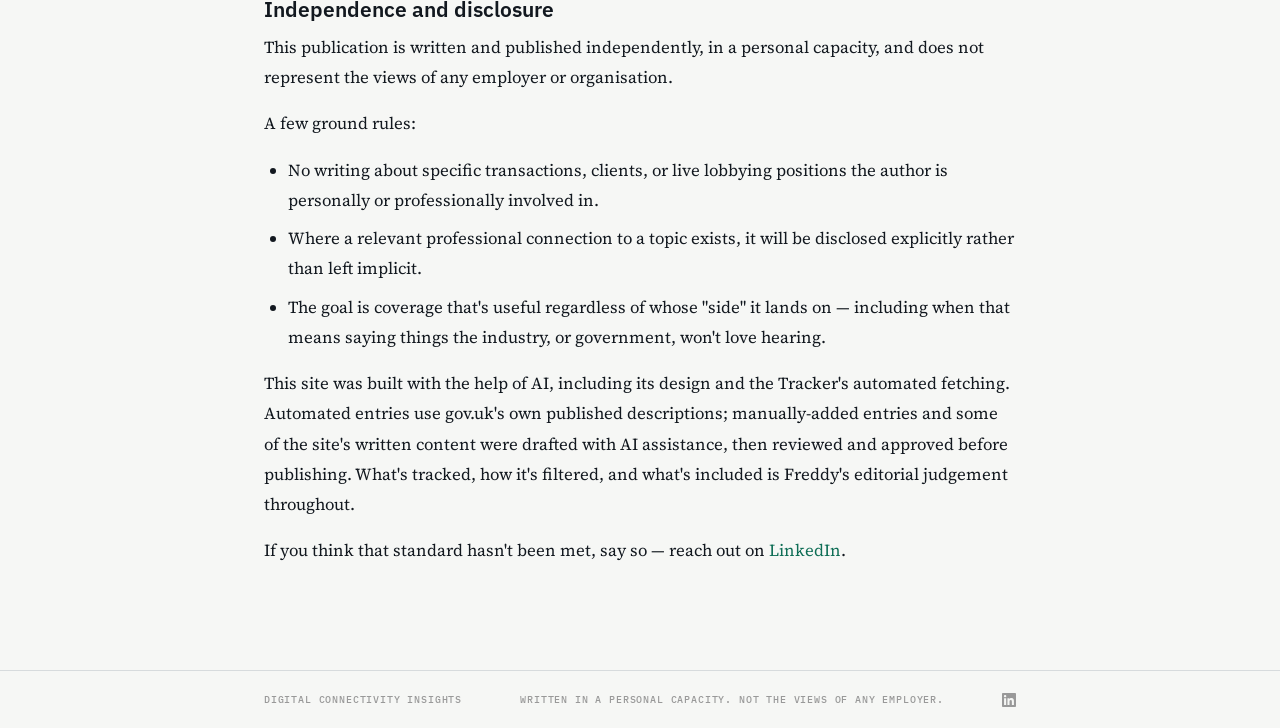
==== commit b4b314d9: "Increase About page h2 size and update LinkedIn link text Bumps .about-content h2 to 1.3rem so secti" ====
--- a/about.html
+++ b/about.html
@@ -48,7 +48,7 @@
 
     <p>He holds an LLM in European Law from Leiden University, a GDL in English Law from City Law School, and a BA in Archaeology from the University of York.</p>
 
-    <p><a href="https://www.linkedin.com/in/frederik-van-randwyck-b518a2125/" target="_blank" rel="noopener">LinkedIn →</a></p>
+    <p><a href="https://www.linkedin.com/in/frederik-van-randwyck-b518a2125/" target="_blank" rel="noopener">See LinkedIn for further information →</a></p>
 
     <h2>Independence and disclosure</h2>
 
--- a/css/style.css
+++ b/css/style.css
@@ -465,6 +465,10 @@
   margin-bottom: 0.5rem;
 }
 
+.about-content h2 {
+  font-size: 1.3rem;
+}
+
 .about-content em {
   font-style: italic;
 }
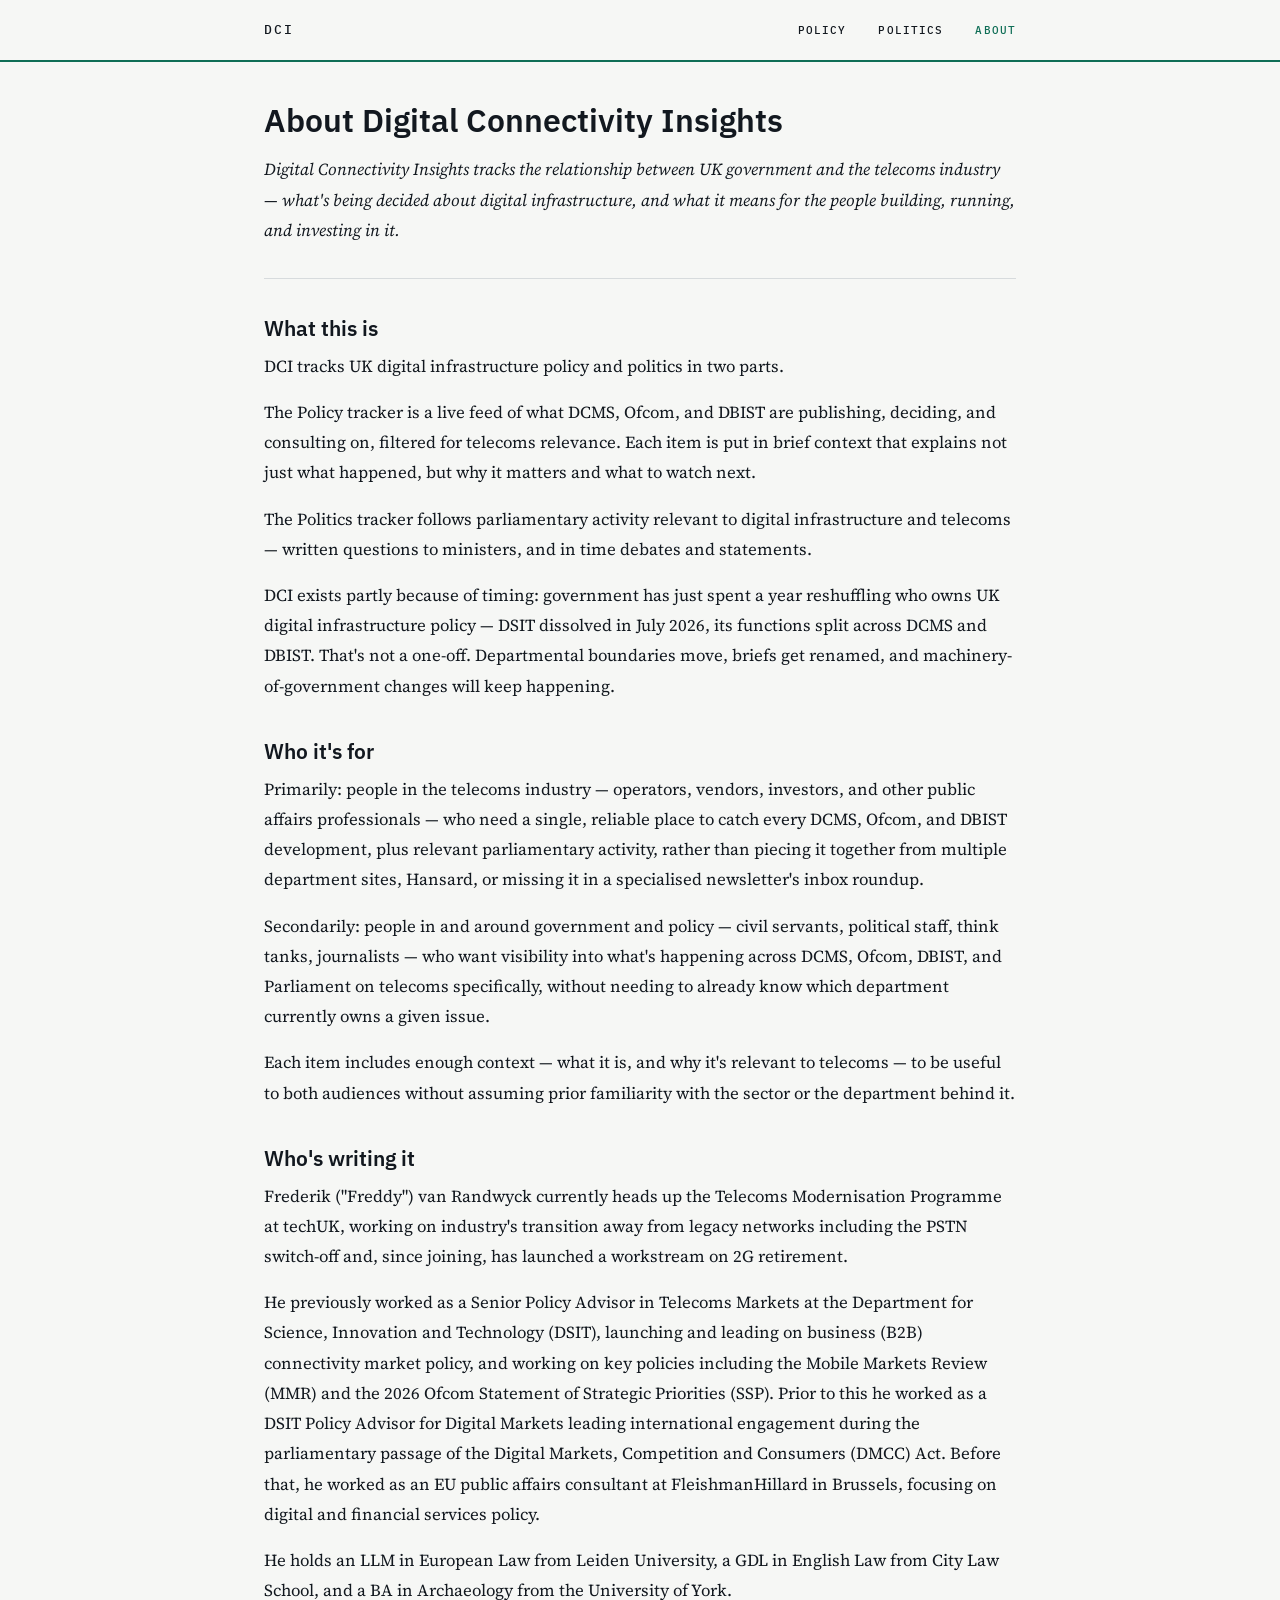
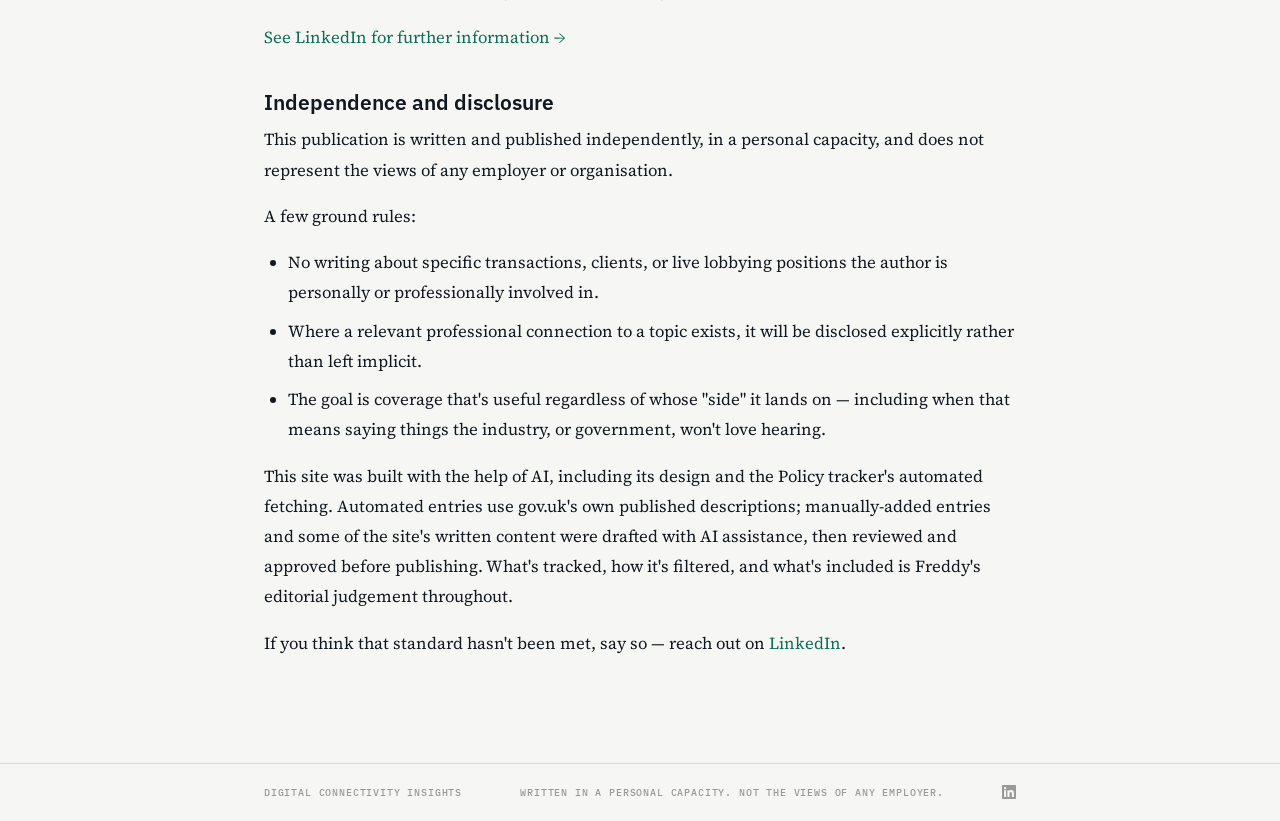
==== commit 64891911: "Restructure Tracker into separate Policy and Politics trackers Renames tracker.html to policy.html a" ====
--- a/about.html
+++ b/about.html
@@ -14,7 +14,8 @@
   <nav>
     <div class="nav-inner">
       <a href="index.html" class="site-name">DCI</a>
-      <a href="tracker.html">Tracker</a>
+      <a href="policy.html">Policy</a>
+      <a href="politics.html">Politics</a>
       <a href="about.html" class="active">About</a>
     </div>
   </nav>
@@ -28,15 +29,19 @@
 
     <h2>What this is</h2>
 
-    <p>The Tracker is a live feed of UK digital infrastructure policy — what DCMS, Ofcom, and DBIST are publishing, deciding, and consulting on, filtered for telecoms relevance. Each item is put in brief context that explains not just what happened, but why it matters and what to watch next.</p>
+    <p>DCI tracks UK digital infrastructure policy and politics in two parts.</p>
 
-    <p>It exists partly because of timing: government has just spent a year reshuffling who owns UK digital infrastructure policy — DSIT dissolved in July 2026, its functions split across DCMS and DBIST. That's not a one-off. Departmental boundaries move, briefs get renamed, and machinery-of-government changes will keep happening. The Tracker follows the substance across departmental lines, so a reshuffle doesn't mean starting over.</p>
+    <p>The Policy tracker is a live feed of what DCMS, Ofcom, and DBIST are publishing, deciding, and consulting on, filtered for telecoms relevance. Each item is put in brief context that explains not just what happened, but why it matters and what to watch next.</p>
+
+    <p>The Politics tracker follows parliamentary activity relevant to digital infrastructure and telecoms — written questions to ministers, and in time debates and statements.</p>
+
+    <p>DCI exists partly because of timing: government has just spent a year reshuffling who owns UK digital infrastructure policy — DSIT dissolved in July 2026, its functions split across DCMS and DBIST. That's not a one-off. Departmental boundaries move, briefs get renamed, and machinery-of-government changes will keep happening.</p>
 
     <h2>Who it's for</h2>
 
-    <p>Primarily: people in the telecoms industry — operators, vendors, investors, and other public affairs professionals — who need a single, reliable place to catch every DCMS, Ofcom, and DBIST development relevant to telecoms, rather than piecing it together from multiple department sites or missing it in a specialised newsletter's inbox roundup.</p>
+    <p>Primarily: people in the telecoms industry — operators, vendors, investors, and other public affairs professionals — who need a single, reliable place to catch every DCMS, Ofcom, and DBIST development, plus relevant parliamentary activity, rather than piecing it together from multiple department sites, Hansard, or missing it in a specialised newsletter's inbox roundup.</p>
 
-    <p>Secondarily: people in and around government and policy — civil servants, political staff, think tanks, journalists — who want visibility into what's happening across DCMS, Ofcom, and DBIST on telecoms specifically, without needing to already know which department currently owns a given issue.</p>
+    <p>Secondarily: people in and around government and policy — civil servants, political staff, think tanks, journalists — who want visibility into what's happening across DCMS, Ofcom, DBIST, and Parliament on telecoms specifically, without needing to already know which department currently owns a given issue.</p>
 
     <p>Each item includes enough context — what it is, and why it's relevant to telecoms — to be useful to both audiences without assuming prior familiarity with the sector or the department behind it.</p>
 
@@ -62,7 +67,7 @@
       <li>The goal is coverage that's useful regardless of whose "side" it lands on — including when that means saying things the industry, or government, won't love hearing.</li>
     </ul>
 
-    <p>This site was built with the help of AI, including its design and the Tracker's automated fetching. Automated entries use gov.uk's own published descriptions; manually-added entries and some of the site's written content were drafted with AI assistance, then reviewed and approved before publishing. What's tracked, how it's filtered, and what's included is Freddy's editorial judgement throughout.</p>
+    <p>This site was built with the help of AI, including its design and the Policy tracker's automated fetching. Automated entries use gov.uk's own published descriptions; manually-added entries and some of the site's written content were drafted with AI assistance, then reviewed and approved before publishing. What's tracked, how it's filtered, and what's included is Freddy's editorial judgement throughout.</p>
 
     <p>If you think that standard hasn't been met, say so — reach out on <a href="https://www.linkedin.com/in/frederik-van-randwyck-b518a2125/" target="_blank" rel="noopener">LinkedIn</a>.</p>
   </main>
--- a/css/style.css
+++ b/css/style.css
@@ -393,6 +393,48 @@
   }
 }
 
+/* ── Load more ────────────────────────────────────────────────────────────── */
+
+.load-more-wrap {
+  margin-top: 1.5rem;
+  display: flex;
+  flex-direction: column;
+  align-items: flex-start;
+  gap: 0.5rem;
+}
+
+#load-more-btn {
+  font-family: var(--mono);
+  font-weight: 500;
+  font-size: 0.68rem;
+  letter-spacing: 0.08em;
+  text-transform: uppercase;
+  padding: 0.5rem 1.25rem;
+  border: 1px solid var(--teal);
+  background: var(--paper);
+  color: var(--teal);
+  cursor: pointer;
+}
+
+#load-more-btn:hover:not(:disabled) {
+  background: var(--teal);
+  color: var(--paper);
+}
+
+#load-more-btn:disabled {
+  opacity: 0.5;
+  cursor: default;
+}
+
+#load-more-status {
+  font-family: var(--mono);
+  font-weight: 500;
+  font-size: 0.65rem;
+  letter-spacing: 0.07em;
+  text-transform: uppercase;
+  color: #999;
+}
+
 /* ── Analysis page ────────────────────────────────────────────────────────── */
 
 .analysis-intro {
